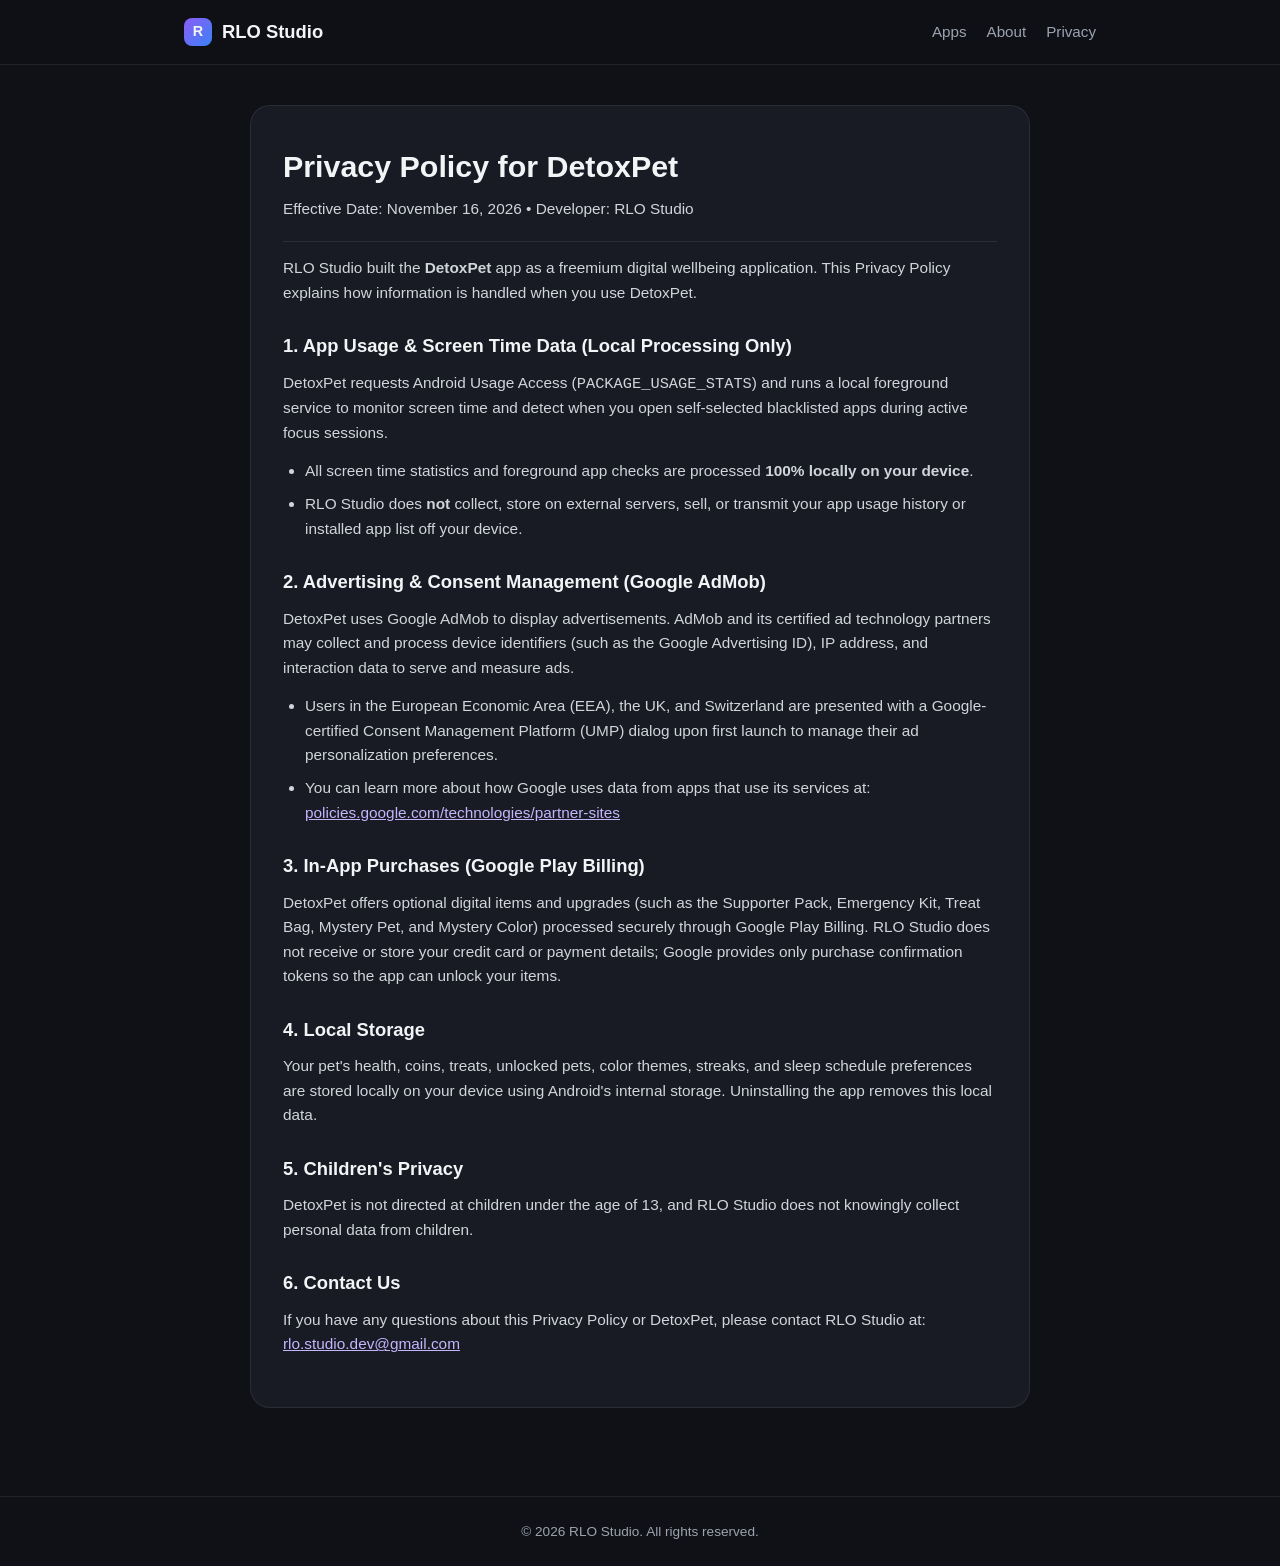
==== detoxpet-privacy.html @ a1c2f43c "Ass terms of service" ====
<!DOCTYPE html>
<html lang="en">
<head>
  <meta charset="UTF-8">
  <meta name="viewport" content="width=device-width, initial-scale=1.0">
  <title>Privacy Policy — DetoxPet | RLO Studio</title>
  <link rel="stylesheet" href="style.css">
</head>
<body>

  <header class="navbar">
    <div class="container nav-content">
      <a href="index.html" class="brand">
        <span class="brand-badge">R</span>
        RLO Studio
      </a>
      <nav class="nav-links">
        <a href="index.html#apps">Apps</a>
        <a href="index.html#about">About</a>
        <a href="detoxpet-privacy.html">Privacy</a>
      </nav>
    </div>
  </header>

  <main class="container">
    <section class="section">
      <article class="policy-box">
        <h1>Privacy Policy for DetoxPet</h1>
        <p class="policy-meta">Effective Date: November 16, 2026 &bull; Developer: RLO Studio</p>

        <p>RLO Studio built the <strong>DetoxPet</strong> app as a freemium digital wellbeing application. This Privacy Policy explains how information is handled when you use DetoxPet.</p>

        <h2>1. App Usage &amp; Screen Time Data (Local Processing Only)</h2>
        <p>DetoxPet requests Android Usage Access (<code>PACKAGE_USAGE_STATS</code>) and runs a local foreground service to monitor screen time and detect when you open self-selected blacklisted apps during active focus sessions.</p>
        <ul>
          <li>All screen time statistics and foreground app checks are processed <strong>100% locally on your device</strong>.</li>
          <li>RLO Studio does <strong>not</strong> collect, store on external servers, sell, or transmit your app usage history or installed app list off your device.</li>
        </ul>

        <h2>2. Advertising &amp; Consent Management (Google AdMob)</h2>
        <p>DetoxPet uses Google AdMob to display advertisements. AdMob and its certified ad technology partners may collect and process device identifiers (such as the Google Advertising ID), IP address, and interaction data to serve and measure ads.</p>
        <ul>
          <li>Users in the European Economic Area (EEA), the UK, and Switzerland are presented with a Google-certified Consent Management Platform (UMP) dialog upon first launch to manage their ad personalization preferences.</li>
          <li>You can learn more about how Google uses data from apps that use its services at: <a href="https://policies.google.com/technologies/partner-sites" target="_blank" rel="noopener">policies.google.com/technologies/partner-sites</a></li>
        </ul>

        <h2>3. In-App Purchases (Google Play Billing)</h2>
        <p>DetoxPet offers optional digital items and upgrades (such as the Supporter Pack, Emergency Kit, Treat Bag, Mystery Pet, and Mystery Color) processed securely through Google Play Billing. RLO Studio does not receive or store your credit card or payment details; Google provides only purchase confirmation tokens so the app can unlock your items.</p>

        <h2>4. Local Storage</h2>
        <p>Your pet's health, coins, treats, unlocked pets, color themes, streaks, and sleep schedule preferences are stored locally on your device using Android's internal storage. Uninstalling the app removes this local data.</p>

        <h2>5. Children's Privacy</h2>
        <p>DetoxPet is not directed at children under the age of 13, and RLO Studio does not knowingly collect personal data from children.</p>

        <h2>6. Contact Us</h2>
        <p>If you have any questions about this Privacy Policy or DetoxPet, please contact RLO Studio at: <a href="mailto:rlo.studio.dev@gmail.com">rlo.studio.dev@gmail.com</a></p>
      </article>
    </section>
  </main>

  <footer class="footer">
    <div class="container">
      <p>&copy; 2026 RLO Studio. All rights reserved.</p>
    </div>
  </footer>

</body>
</html>
---- style.css ----
:root {
  --bg: #0f1117;
  --surface: #181b24;
  --border: rgba(255, 255, 255, 0.08);
  --text: #f3f4f6;
  --muted: #9ca3af;
  --accent: #8b5cf6;
  --accent-blue: #3b82f6;
}

* {
  box-sizing: border-box;
  margin: 0;
  padding: 0;
}

html {
  scroll-behavior: smooth;
}

body {
  font-family: -apple-system, BlinkMacSystemFont, "Segoe UI", Roboto, sans-serif;
  background-color: var(--bg);
  color: var(--text);
  line-height: 1.6;
}

a {
  color: inherit;
  text-decoration: none;
}

.container {
  max-width: 960px;
  margin: 0 auto;
  padding: 0 24px;
}

/* Header */
.navbar {
  border-bottom: 1px solid var(--border);
  background: rgba(15, 17, 23, 0.9);
  position: sticky;
  top: 0;
}

.nav-content {
  display: flex;
  justify-content: space-between;
  align-items: center;
  height: 64px;
}

.brand {
  font-weight: 800;
  font-size: 1.15rem;
  display: flex;
  align-items: center;
  gap: 10px;
}

.brand-badge {
  width: 28px;
  height: 28px;
  border-radius: 8px;
  background: linear-gradient(135deg, var(--accent), var(--accent-blue));
  display: inline-flex;
  align-items: center;
  justify-content: center;
  font-size: 0.9rem;
}

.nav-links {
  display: flex;
  gap: 20px;
  color: var(--muted);
  font-size: 0.95rem;
}

.nav-links a:hover {
  color: var(--text);
}

/* Hero */
.hero {
  text-align: center;
  padding: 80px 0 56px;
}

.hero h1 {
  font-size: clamp(2rem, 4vw, 3rem);
  font-weight: 800;
  line-height: 1.2;
  max-width: 650px;
  margin: 0 auto 16px;
}

.hero p {
  color: var(--muted);
  font-size: 1.1rem;
  margin-bottom: 28px;
}

.btn-primary {
  display: inline-block;
  padding: 12px 24px;
  border-radius: 12px;
  background: linear-gradient(135deg, var(--accent), var(--accent-blue));
  font-weight: 700;
  font-size: 0.95rem;
}

.btn-primary:hover {
  opacity: 0.92;
}

/* Sections & Cards */
.section {
  padding: 40px 0;
}

.section h2 {
  font-size: 1.5rem;
  margin-bottom: 20px;
}

.grid {
  display: grid;
  grid-template-columns: repeat(auto-fit, minmax(290px, 1fr));
  gap: 20px;
}

.card {
  background: var(--surface);
  border: 1px solid var(--border);
  border-radius: 20px;
  padding: 24px;
  display: flex;
  flex-direction: column;
  justify-content: space-between;
}

.card-dashed {
  border-style: dashed;
  opacity: 0.75;
}

.card-header {
  display: flex;
  align-items: center;
  gap: 14px;
  margin-bottom: 14px;
}

.app-emoji {
  font-size: 2rem;
  background: rgba(255, 255, 255, 0.05);
  width: 52px;
  height: 52px;
  border-radius: 14px;
  display: flex;
  align-items: center;
  justify-content: center;
}

.app-icon {
  width: 56px;
  height: 56px;
  border-radius: 14px;
  object-fit: cover;
  border: 1px solid var(--border);
  flex-shrink: 0;
}

.tag {
  font-size: 0.75rem;
  color: #34d399;
  background: rgba(52, 211, 153, 0.12);
  padding: 2px 8px;
  border-radius: 999px;
}

.card p {
  color: var(--muted);
  font-size: 0.95rem;
  margin-bottom: 20px;
}

.card-footer {
  display: flex;
  align-items: center;
  gap: 16px;
  padding-top: 14px;
  border-top: 1px solid var(--border);
}

.btn-store {
  background: #ffffff;
  color: #0f1117;
  font-weight: 700;
  font-size: 0.85rem;
  padding: 8px 16px;
  border-radius: 10px;
}

.link-muted {
  color: var(--muted);
  font-size: 0.85rem;
}

.link-muted:hover {
  color: var(--text);
}

/* About */
.about-box {
  background: var(--surface);
  border: 1px solid var(--border);
  border-radius: 20px;
  padding: 28px;
}

.about-box p {
  color: var(--muted);
  margin-top: 10px;
}

.contact-line a {
  color: #c4b5fd;
  font-weight: 600;
}

/* Footer */
.footer {
  margin-top: 48px;
  padding: 24px 0;
  border-top: 1px solid var(--border);
  text-align: center;
  color: var(--muted);
  font-size: 0.85rem;
}

/* Privacy Policy */
.policy-box {
  background: var(--surface);
  border: 1px solid var(--border);
  border-radius: 20px;
  padding: 36px 32px;
  max-width: 780px;
  margin: 0 auto;
}

.policy-box h1 {
  font-size: 1.9rem;
  font-weight: 800;
  margin-bottom: 6px;
}

.policy-meta {
  color: var(--muted);
  font-size: 0.9rem;
  padding-bottom: 20px;
  margin-bottom: 24px;
  border-bottom: 1px solid var(--border);
}

.policy-box h2 {
  font-size: 1.15rem;
  margin-top: 26px;
  margin-bottom: 10px;
}

.policy-box p {
  color: #d1d5db;
  margin-bottom: 14px;
  font-size: 0.96rem;
}

.policy-box ul {
  margin: 0 0 16px 22px;
  color: #d1d5db;
  font-size: 0.96rem;
}

.policy-box li {
  margin-bottom: 8px;
}

.policy-box a {
  color: #c4b5fd;
  text-decoration: underline;
}
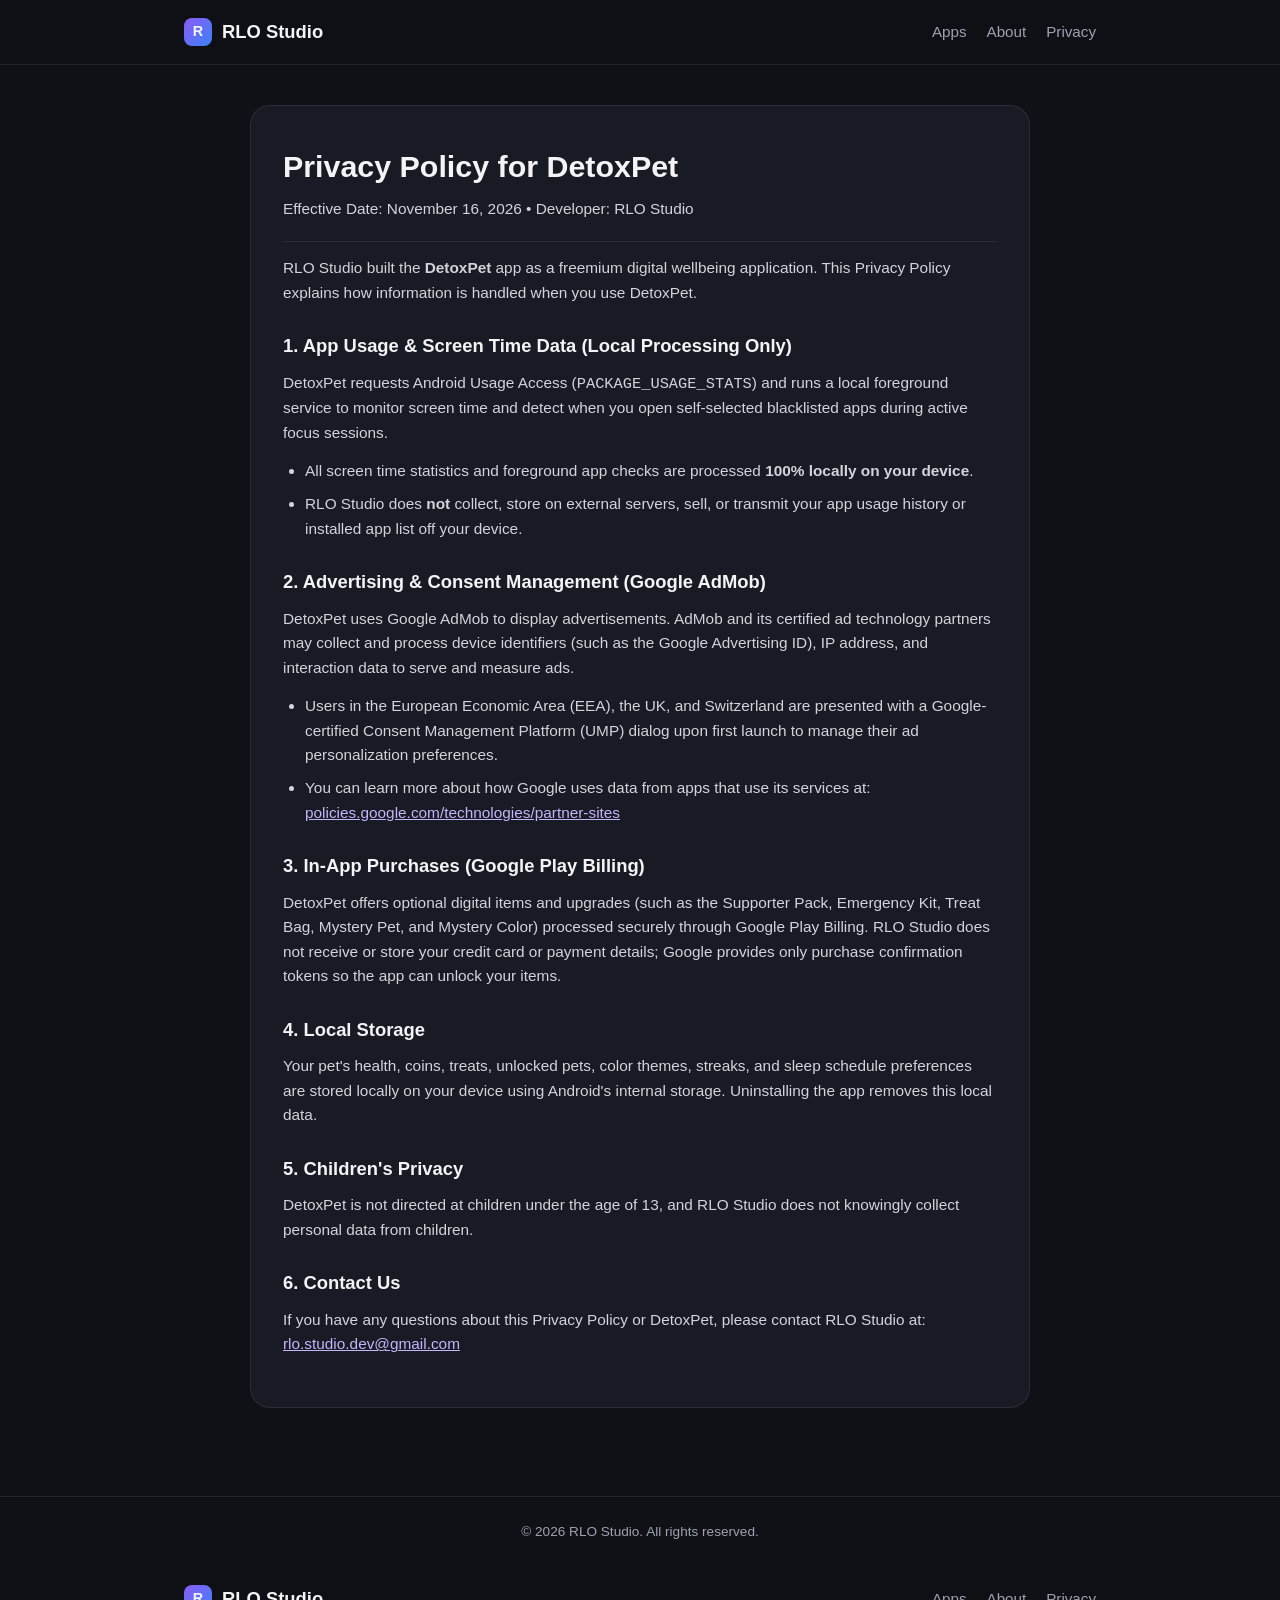
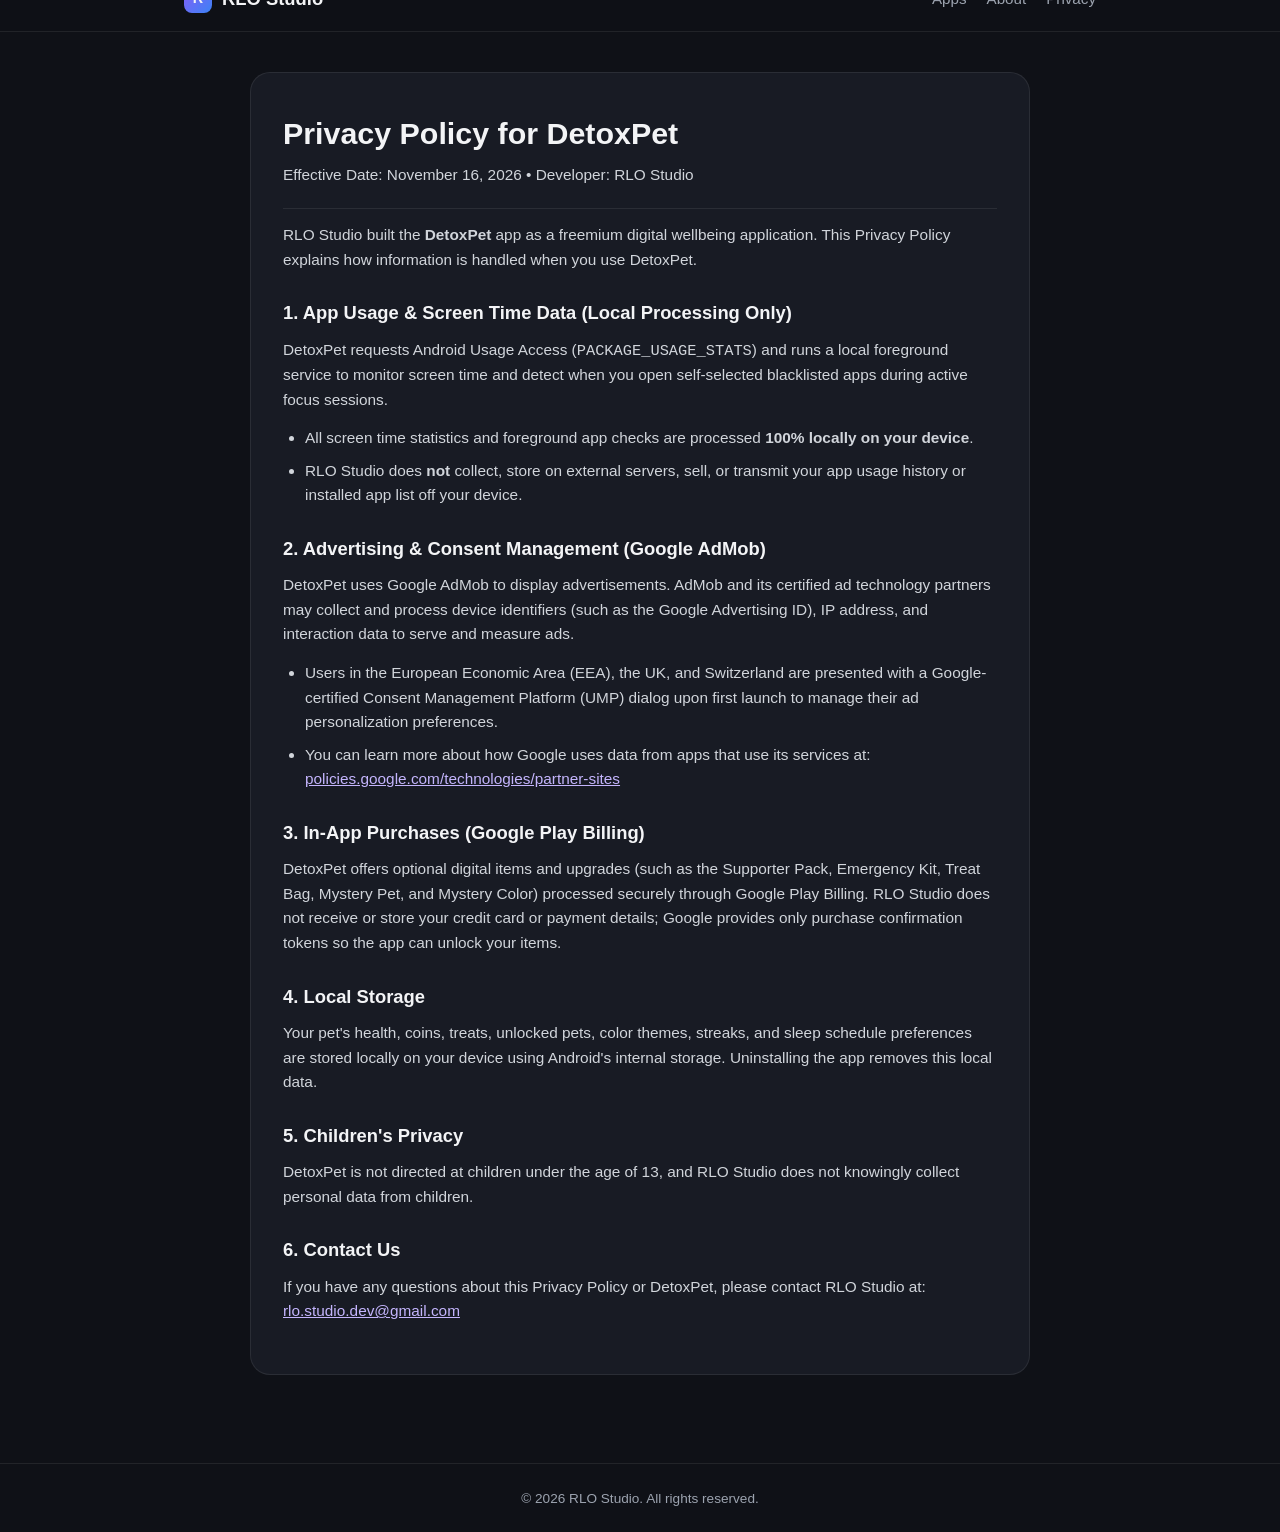
==== commit e759534c: "mail update in the contact email address in the Terms of Service to reflect the correct email for in" ====
--- a/detoxpet-privacy.html
+++ b/detoxpet-privacy.html
@@ -1,3 +1,72 @@
+<!DOCTYPE html>
+<html lang="en">
+<head>
+  <meta charset="UTF-8">
+  <meta name="viewport" content="width=device-width, initial-scale=1.0">
+  <title>Privacy Policy — DetoxPet | RLO Studio</title>
+  <link rel="stylesheet" href="style.css">
+</head>
+<body>
+
+  <header class="navbar">
+    <div class="container nav-content">
+      <a href="index.html" class="brand">
+        <span class="brand-badge">R</span>
+        RLO Studio
+      </a>
+      <nav class="nav-links">
+        <a href="index.html#apps">Apps</a>
+        <a href="index.html#about">About</a>
+        <a href="detoxpet-privacy.html">Privacy</a>
+      </nav>
+    </div>
+  </header>
+
+  <main class="container">
+    <section class="section">
+      <article class="policy-box">
+        <h1>Privacy Policy for DetoxPet</h1>
+        <p class="policy-meta">Effective Date: November 16, 2026 &bull; Developer: RLO Studio</p>
+
+        <p>RLO Studio built the <strong>DetoxPet</strong> app as a freemium digital wellbeing application. This Privacy Policy explains how information is handled when you use DetoxPet.</p>
+
+        <h2>1. App Usage &amp; Screen Time Data (Local Processing Only)</h2>
+        <p>DetoxPet requests Android Usage Access (<code>PACKAGE_USAGE_STATS</code>) and runs a local foreground service to monitor screen time and detect when you open self-selected blacklisted apps during active focus sessions.</p>
+        <ul>
+          <li>All screen time statistics and foreground app checks are processed <strong>100% locally on your device</strong>.</li>
+          <li>RLO Studio does <strong>not</strong> collect, store on external servers, sell, or transmit your app usage history or installed app list off your device.</li>
+        </ul>
+
+        <h2>2. Advertising &amp; Consent Management (Google AdMob)</h2>
+        <p>DetoxPet uses Google AdMob to display advertisements. AdMob and its certified ad technology partners may collect and process device identifiers (such as the Google Advertising ID), IP address, and interaction data to serve and measure ads.</p>
+        <ul>
+          <li>Users in the European Economic Area (EEA), the UK, and Switzerland are presented with a Google-certified Consent Management Platform (UMP) dialog upon first launch to manage their ad personalization preferences.</li>
+          <li>You can learn more about how Google uses data from apps that use its services at: <a href="https://policies.google.com/technologies/partner-sites" target="_blank" rel="noopener">policies.google.com/technologies/partner-sites</a></li>
+        </ul>
+
+        <h2>3. In-App Purchases (Google Play Billing)</h2>
+        <p>DetoxPet offers optional digital items and upgrades (such as the Supporter Pack, Emergency Kit, Treat Bag, Mystery Pet, and Mystery Color) processed securely through Google Play Billing. RLO Studio does not receive or store your credit card or payment details; Google provides only purchase confirmation tokens so the app can unlock your items.</p>
+
+        <h2>4. Local Storage</h2>
+        <p>Your pet's health, coins, treats, unlocked pets, color themes, streaks, and sleep schedule preferences are stored locally on your device using Android's internal storage. Uninstalling the app removes this local data.</p>
+
+        <h2>5. Children's Privacy</h2>
+        <p>DetoxPet is not directed at children under the age of 13, and RLO Studio does not knowingly collect personal data from children.</p>
+
+        <h2>6. Contact Us</h2>
+        <p>If you have any questions about this Privacy Policy or DetoxPet, please contact RLO Studio at: <a href="mailto:rlo.studio.dev@gmail.com">rlo.studio.dev@gmail.com</a></p>
+      </article>
+    </section>
+  </main>
+
+  <footer class="footer">
+    <div class="container">
+      <p>&copy; 2026 RLO Studio. All rights reserved.</p>
+    </div>
+  </footer>
+
+</body>
+</html>
 <!DOCTYPE html>
 <html lang="en">
 <head>
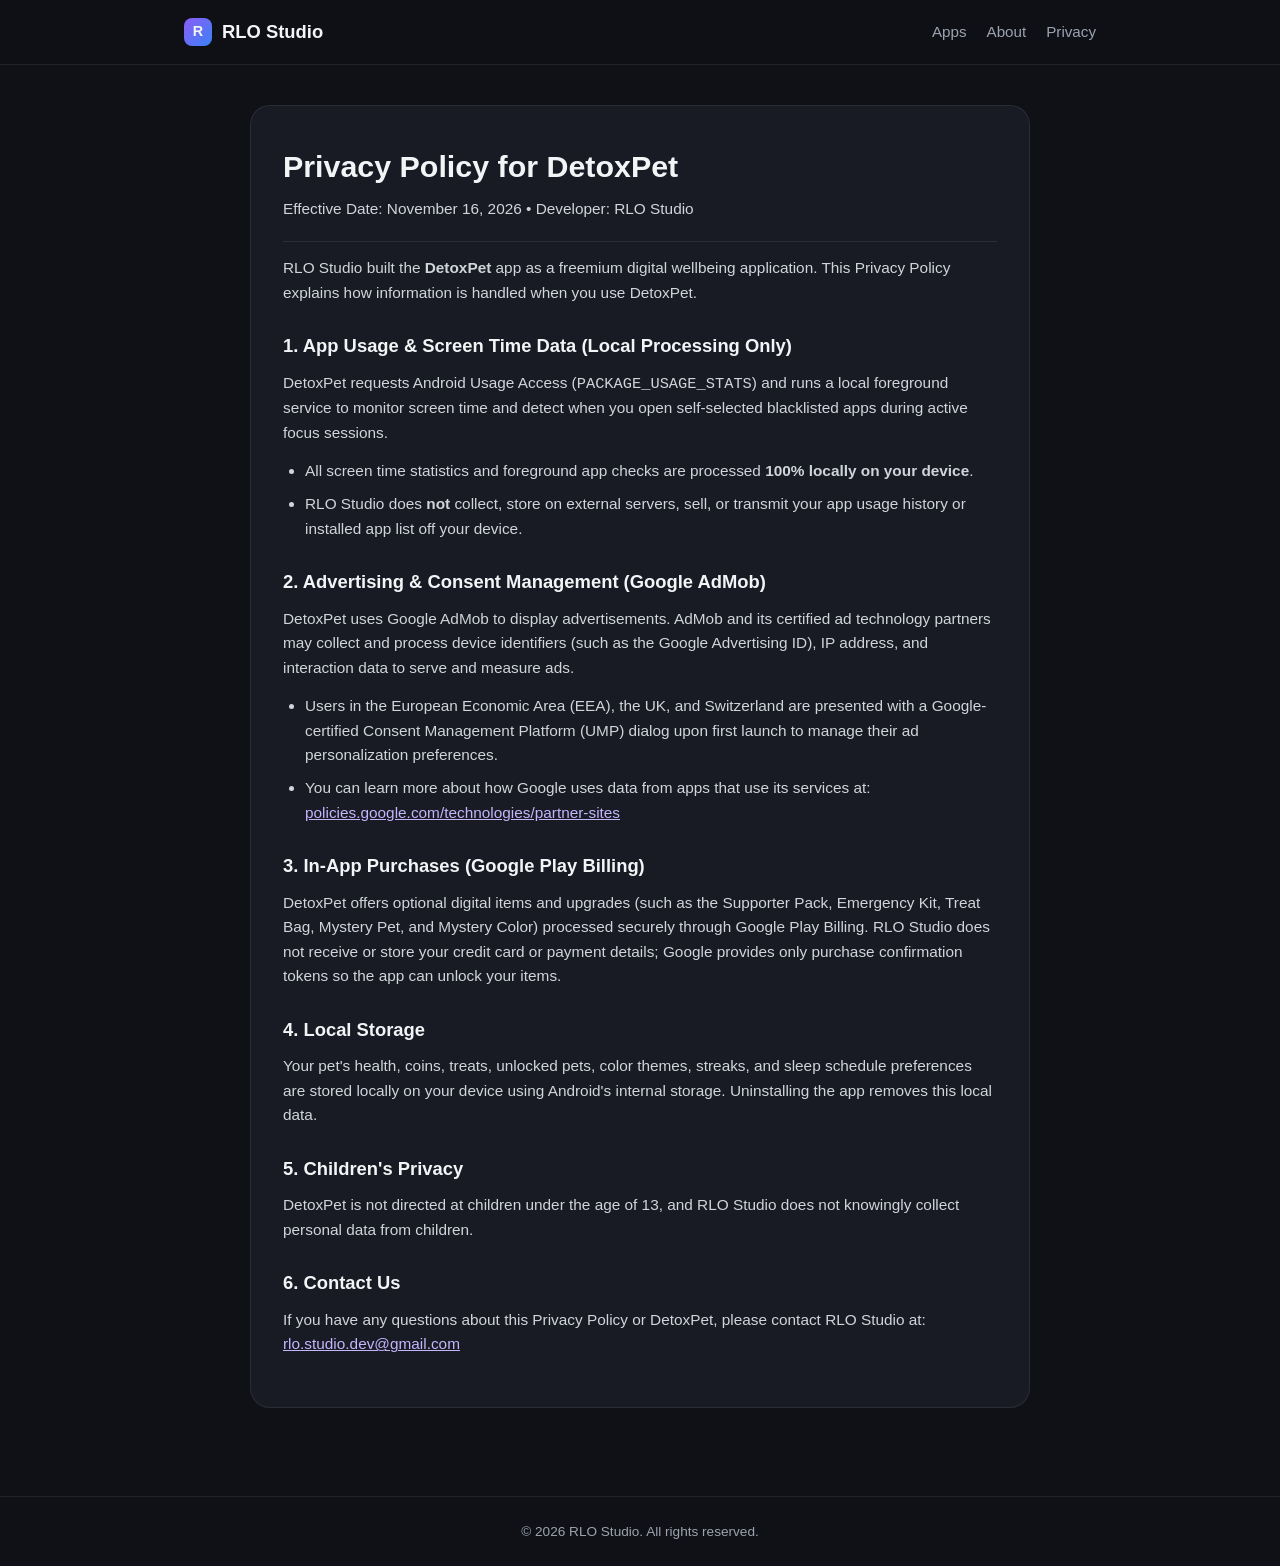
==== commit 2e27bd92: "dublicate code removed" ====
--- a/detoxpet-privacy.html
+++ b/detoxpet-privacy.html
@@ -1,72 +1,3 @@
-<!DOCTYPE html>
-<html lang="en">
-<head>
-  <meta charset="UTF-8">
-  <meta name="viewport" content="width=device-width, initial-scale=1.0">
-  <title>Privacy Policy — DetoxPet | RLO Studio</title>
-  <link rel="stylesheet" href="style.css">
-</head>
-<body>
-
-  <header class="navbar">
-    <div class="container nav-content">
-      <a href="index.html" class="brand">
-        <span class="brand-badge">R</span>
-        RLO Studio
-      </a>
-      <nav class="nav-links">
-        <a href="index.html#apps">Apps</a>
-        <a href="index.html#about">About</a>
-        <a href="detoxpet-privacy.html">Privacy</a>
-      </nav>
-    </div>
-  </header>
-
-  <main class="container">
-    <section class="section">
-      <article class="policy-box">
-        <h1>Privacy Policy for DetoxPet</h1>
-        <p class="policy-meta">Effective Date: November 16, 2026 &bull; Developer: RLO Studio</p>
-
-        <p>RLO Studio built the <strong>DetoxPet</strong> app as a freemium digital wellbeing application. This Privacy Policy explains how information is handled when you use DetoxPet.</p>
-
-        <h2>1. App Usage &amp; Screen Time Data (Local Processing Only)</h2>
-        <p>DetoxPet requests Android Usage Access (<code>PACKAGE_USAGE_STATS</code>) and runs a local foreground service to monitor screen time and detect when you open self-selected blacklisted apps during active focus sessions.</p>
-        <ul>
-          <li>All screen time statistics and foreground app checks are processed <strong>100% locally on your device</strong>.</li>
-          <li>RLO Studio does <strong>not</strong> collect, store on external servers, sell, or transmit your app usage history or installed app list off your device.</li>
-        </ul>
-
-        <h2>2. Advertising &amp; Consent Management (Google AdMob)</h2>
-        <p>DetoxPet uses Google AdMob to display advertisements. AdMob and its certified ad technology partners may collect and process device identifiers (such as the Google Advertising ID), IP address, and interaction data to serve and measure ads.</p>
-        <ul>
-          <li>Users in the European Economic Area (EEA), the UK, and Switzerland are presented with a Google-certified Consent Management Platform (UMP) dialog upon first launch to manage their ad personalization preferences.</li>
-          <li>You can learn more about how Google uses data from apps that use its services at: <a href="https://policies.google.com/technologies/partner-sites" target="_blank" rel="noopener">policies.google.com/technologies/partner-sites</a></li>
-        </ul>
-
-        <h2>3. In-App Purchases (Google Play Billing)</h2>
-        <p>DetoxPet offers optional digital items and upgrades (such as the Supporter Pack, Emergency Kit, Treat Bag, Mystery Pet, and Mystery Color) processed securely through Google Play Billing. RLO Studio does not receive or store your credit card or payment details; Google provides only purchase confirmation tokens so the app can unlock your items.</p>
-
-        <h2>4. Local Storage</h2>
-        <p>Your pet's health, coins, treats, unlocked pets, color themes, streaks, and sleep schedule preferences are stored locally on your device using Android's internal storage. Uninstalling the app removes this local data.</p>
-
-        <h2>5. Children's Privacy</h2>
-        <p>DetoxPet is not directed at children under the age of 13, and RLO Studio does not knowingly collect personal data from children.</p>
-
-        <h2>6. Contact Us</h2>
-        <p>If you have any questions about this Privacy Policy or DetoxPet, please contact RLO Studio at: <a href="mailto:rlo.studio.dev@gmail.com">rlo.studio.dev@gmail.com</a></p>
-      </article>
-    </section>
-  </main>
-
-  <footer class="footer">
-    <div class="container">
-      <p>&copy; 2026 RLO Studio. All rights reserved.</p>
-    </div>
-  </footer>
-
-</body>
-</html>
 <!DOCTYPE html>
 <html lang="en">
 <head>
--- a/style.css
+++ b/style.css
@@ -42,6 +42,7 @@
   background: rgba(15, 17, 23, 0.9);
   position: sticky;
   top: 0;
+  z-index: 10;
 }
 
 .nav-content {
@@ -189,7 +190,9 @@
 .card-footer {
   display: flex;
   align-items: center;
-  gap: 16px;
+  justify-content: space-between;
+  flex-wrap: wrap;
+  gap: 12px 16px;
   padding-top: 14px;
   border-top: 1px solid var(--border);
 }
@@ -201,6 +204,21 @@
   font-size: 0.85rem;
   padding: 8px 16px;
   border-radius: 10px;
+  white-space: nowrap;
+  flex-shrink: 0;
+}
+
+.legal-links {
+  display: flex;
+  align-items: center;
+  gap: 8px;
+  flex-wrap: nowrap;
+  white-space: nowrap;
+}
+
+.link-sep {
+  color: var(--muted);
+  font-size: 0.85rem;
 }
 
 .link-muted {
@@ -240,7 +258,7 @@
   font-size: 0.85rem;
 }
 
-/* Privacy Policy */
+/* Privacy Policy & Terms */
 .policy-box {
   background: var(--surface);
   border: 1px solid var(--border);
